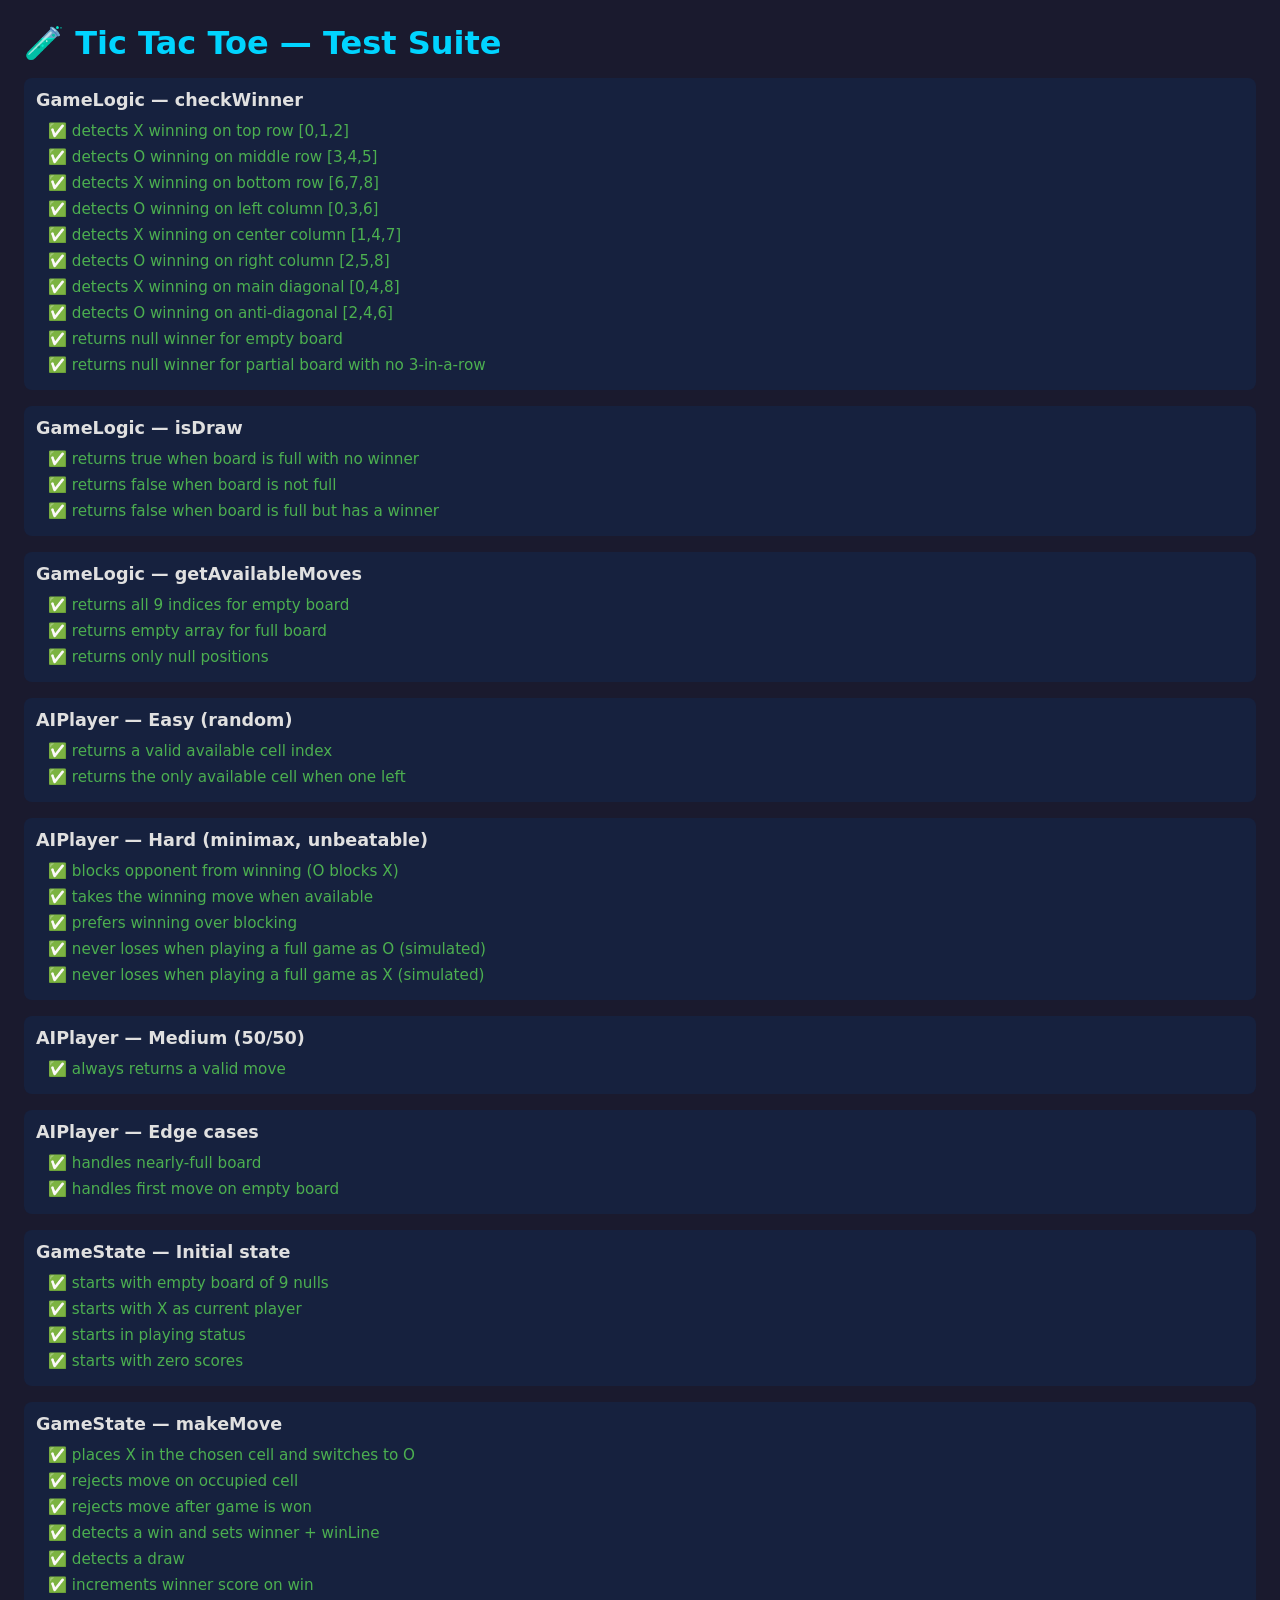
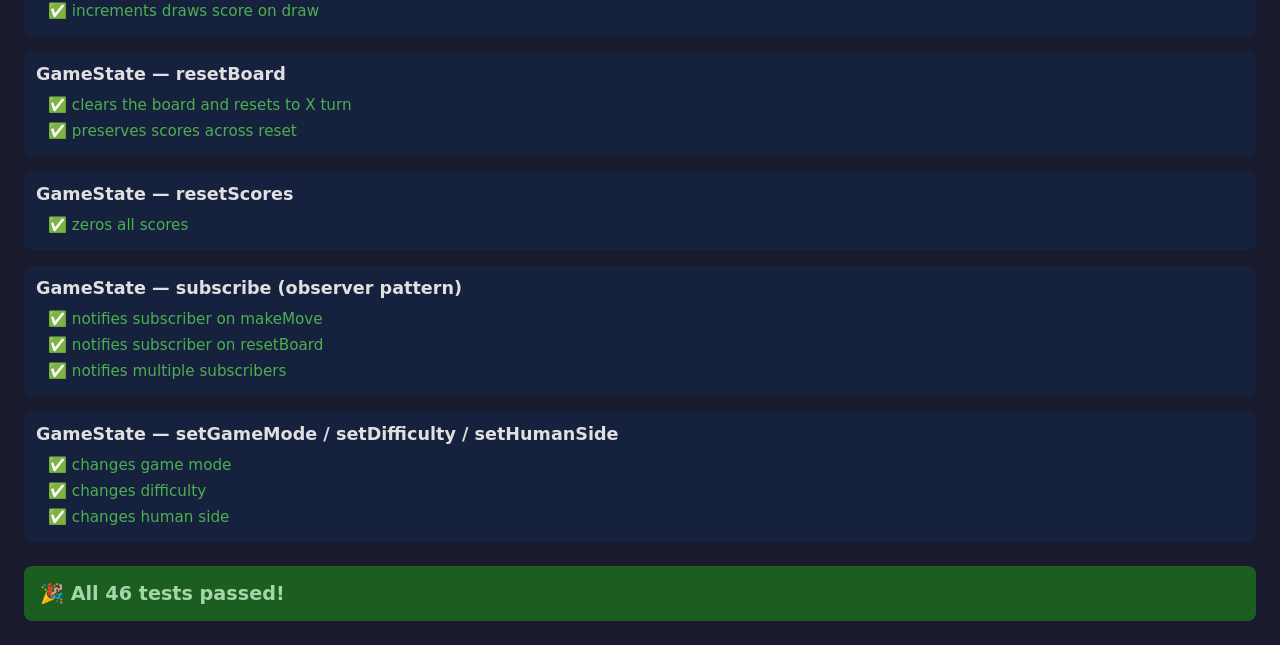
==== tests/test-runner.html @ 4ed9c629 "feat: implement Tic Tac Toe browser game with TDD - GameLogic: pure functions for win detection (all" ====
<!DOCTYPE html>
<html lang="en">
<head>
    <meta charset="UTF-8">
    <meta name="viewport" content="width=device-width, initial-scale=1.0">
    <title>Tic Tac Toe — Test Suite</title>
    <style>
        * { margin: 0; padding: 0; box-sizing: border-box; }
        body { font-family: 'Segoe UI', system-ui, sans-serif; padding: 24px; background: #1a1a2e; color: #e0e0e0; }
        h1 { color: #00d4ff; margin-bottom: 16px; }
        .suite { margin: 16px 0; padding: 12px; border-radius: 8px; background: #16213e; }
        .suite-name { font-size: 1.1em; font-weight: bold; color: #e0e0e0; margin-bottom: 8px; }
        .test { padding: 4px 12px; font-size: 0.95em; }
        .test.pass { color: #4caf50; }
        .test.fail { color: #ff5252; font-weight: bold; }
        .test.fail .detail { display: block; color: #ff8a80; font-size: 0.85em; margin-top: 2px; padding-left: 16px; white-space: pre-wrap; }
        .summary { margin-top: 24px; padding: 16px; border-radius: 8px; font-size: 1.2em; font-weight: bold; }
        .summary.all-pass { background: #1b5e20; color: #a5d6a7; }
        .summary.has-fail { background: #b71c1c; color: #ef9a9a; }
    </style>
</head>
<body>
    <h1>🧪 Tic Tac Toe — Test Suite</h1>
    <div id="results"></div>
    <div id="summary"></div>

    <!-- Source files in dependency order -->
    <script src="../src/game-logic.js"></script>
    <script src="../src/ai-player.js"></script>
    <script src="../src/game-state.js"></script>
    <script src="../src/theme-manager.js"></script>
    <script src="../src/board-renderer.js"></script>
    <script src="../src/status-display.js"></script>
    <script src="../src/game-controller.js"></script>

    <!-- Test framework (minimal, zero-dep) -->
    <script src="test-framework.js"></script>

    <!-- Test suites -->
    <script src="game-logic.test.js"></script>
    <script src="ai-player.test.js"></script>
    <script src="game-state.test.js"></script>

    <!-- Run -->
    <script>
        TicTacTest.run();
    </script>
</body>
</html>
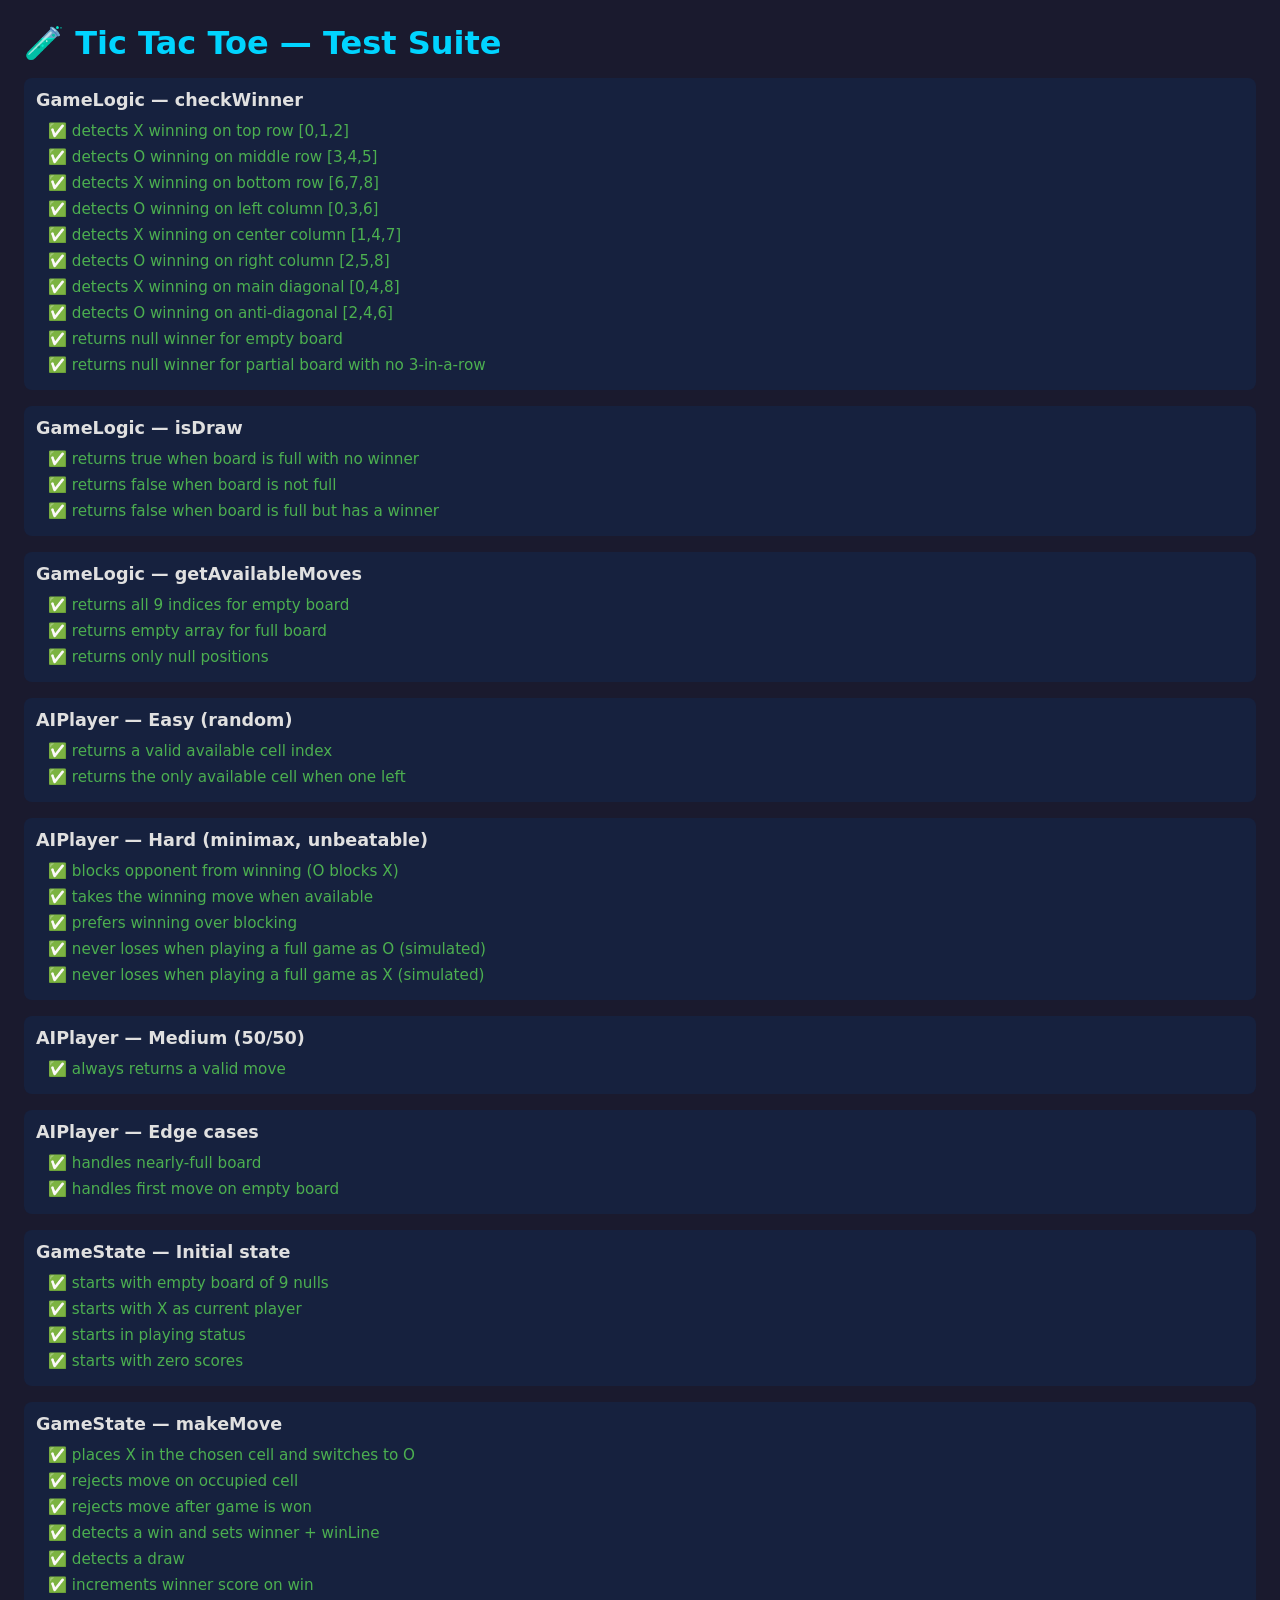
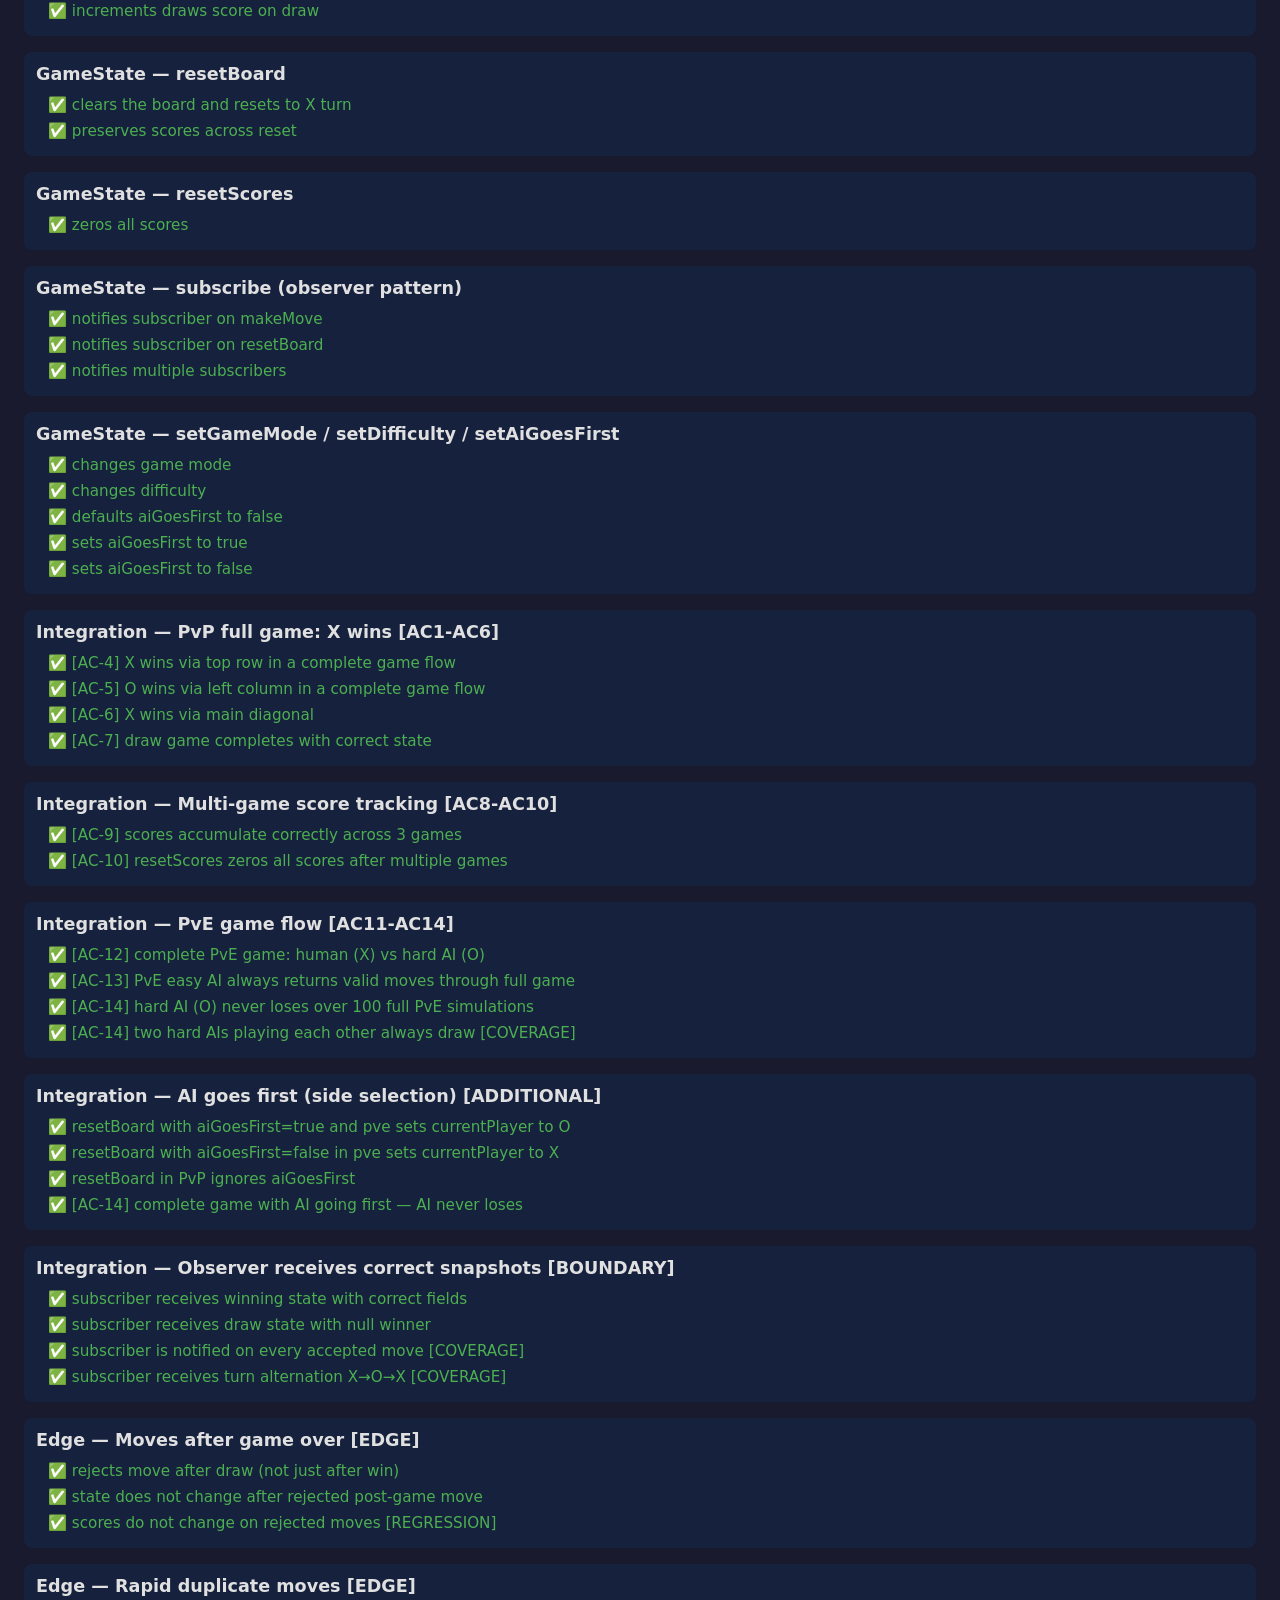
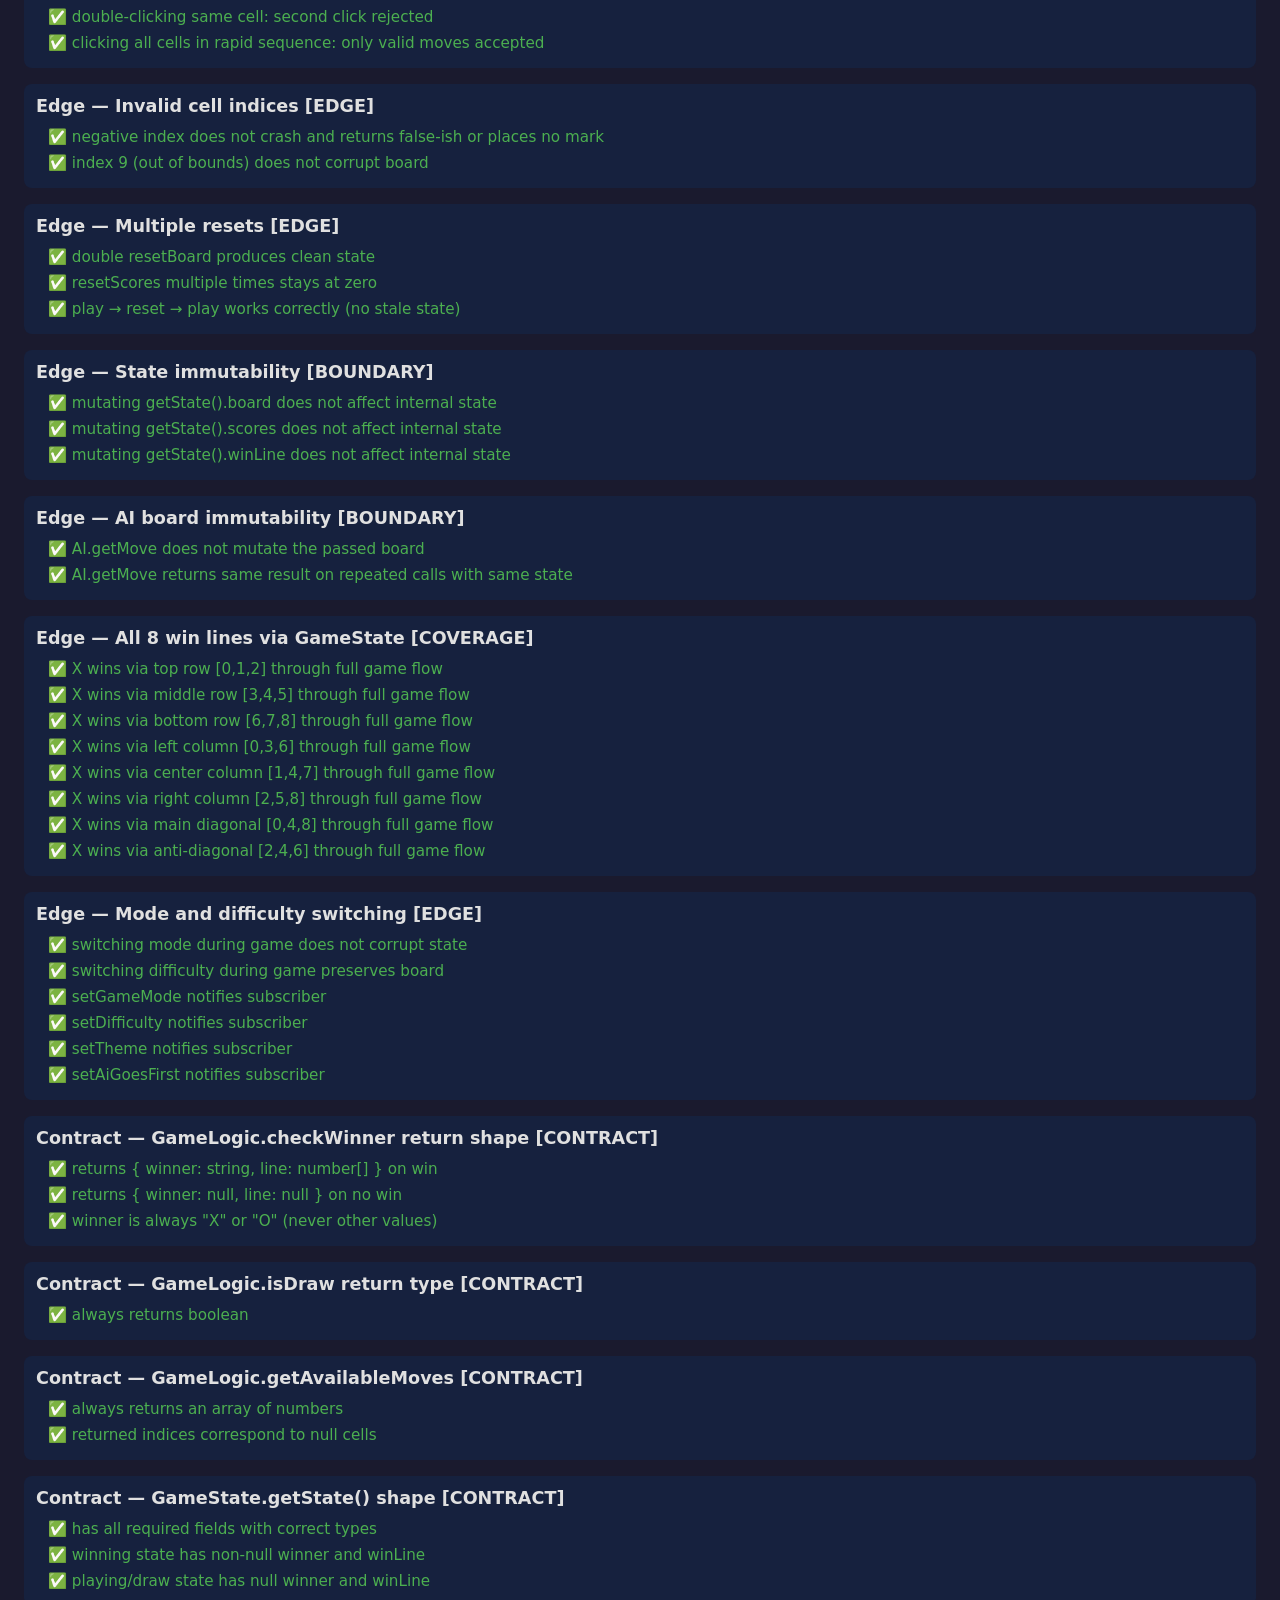
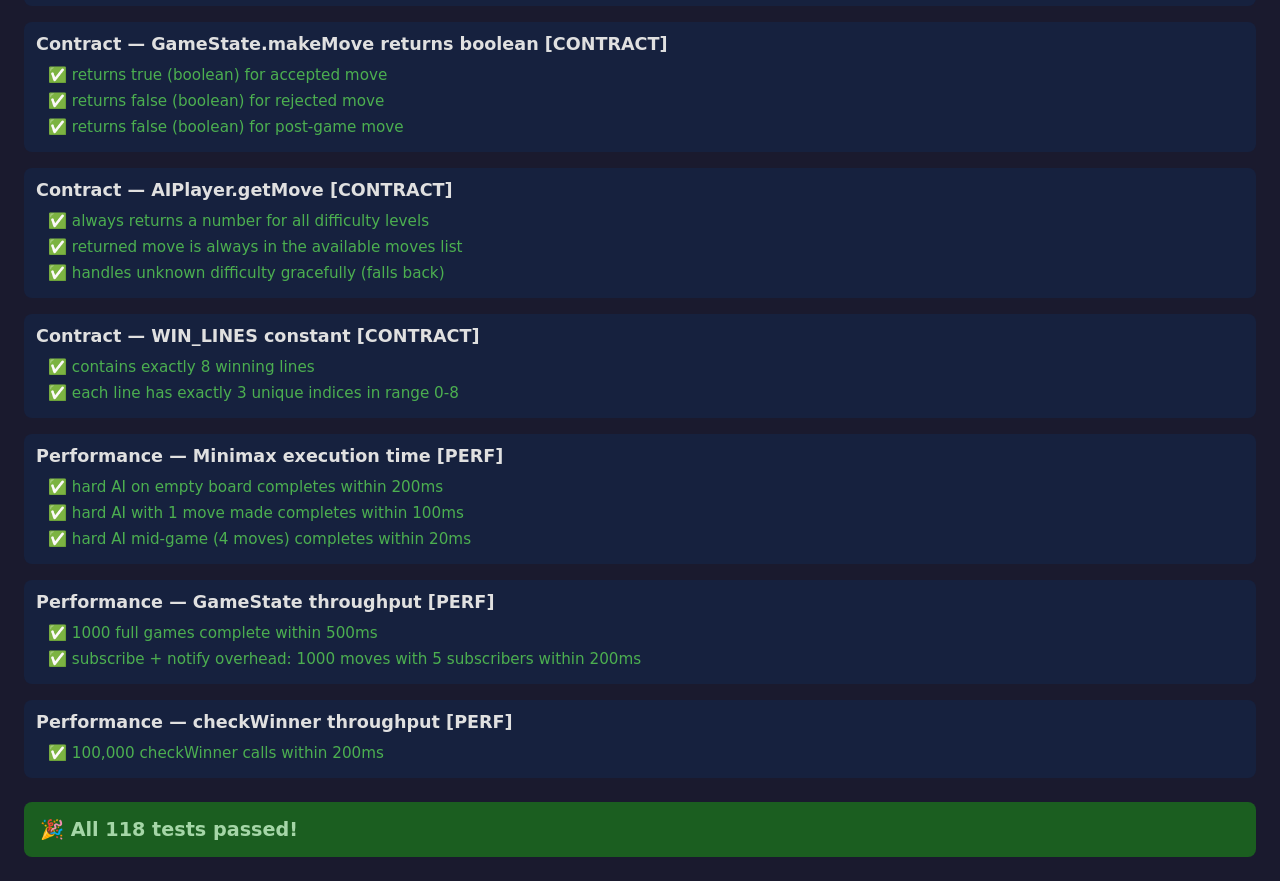
==== commit 5924ae16: "fix: address all Guardian review findings Critical: - Fix race condition: store AI setTimeout ID, cl" ====
--- a/tests/test-runner.html
+++ b/tests/test-runner.html
@@ -36,10 +36,17 @@
     <!-- Test framework (minimal, zero-dep) -->
     <script src="test-framework.js"></script>
 
-    <!-- Test suites -->
+    <!-- Test suites (Developer Guardian — unit tests) -->
     <script src="game-logic.test.js"></script>
     <script src="ai-player.test.js"></script>
     <script src="game-state.test.js"></script>
+
+    <!-- QA Guardian — integration, edge, contract, performance tests -->
+    <script src="integration.test.js"></script>
+    <script src="edge-cases.test.js"></script>
+    <script src="contract.test.js"></script>
+    <script src="performance.test.js"></script>
+    <!-- Note: accessibility-audit.test.js is Node-only (reads source files) -->
 
     <!-- Run -->
     <script>
